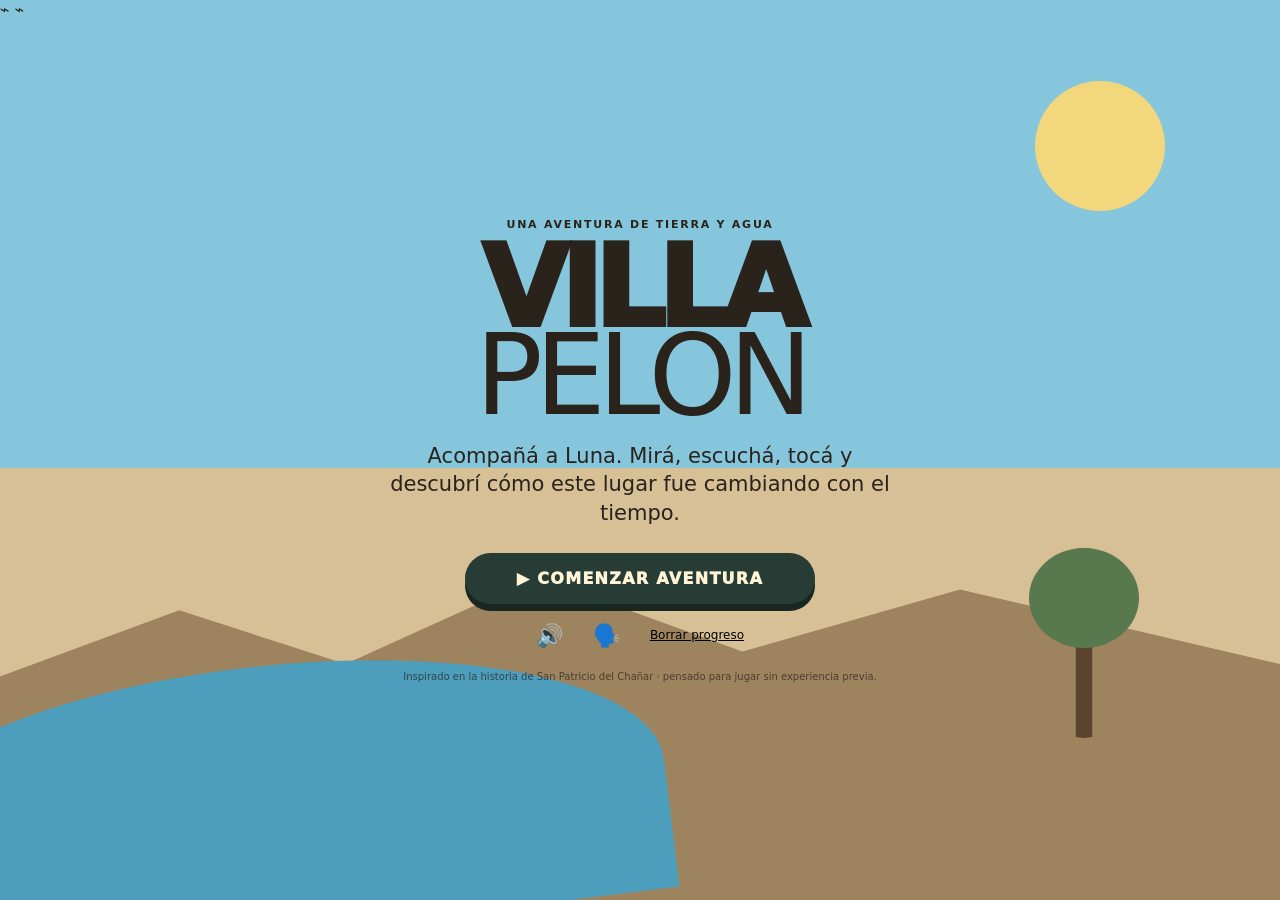
==== index.html @ ea0b8aef "V0.3: improve game onboarding and audiovisual UI" ====
<!doctype html>
<html lang="es">
<head>
<meta charset="utf-8">
<meta name="viewport" content="width=device-width,initial-scale=1,viewport-fit=cover">
<meta name="theme-color" content="#d8c19b">
<meta name="description" content="Villa Pelón — una aventura infantil inspirada en la historia de San Patricio del Chañar.">
<title>VILLA PELÓN</title>
<link rel="stylesheet" href="src/styles.css">
</head>
<body>
<main id="app">
<section id="home" class="screen home">
  <div class="home-landscape"><i class="sun"></i><i class="home-barda"></i><i class="home-river"></i><i class="home-tree"></i><div class="home-birds">⌁ ⌁</div></div>
  <div class="home-content">
    <div class="badge">UNA AVENTURA DE TIERRA Y AGUA</div>
    <h1>VILLA<br><span>PELÓN</span></h1>
    <p>Acompañá a Luna. Mirá, escuchá, tocá y descubrí cómo este lugar fue cambiando con el tiempo.</p>
    <button id="startBtn" class="primary">▶ COMENZAR AVENTURA</button>
    <button id="continueBtn" class="secondary hidden">↗ CONTINUAR</button>
    <div class="home-tools">
      <button id="soundBtn" class="icon-btn" aria-label="Activar o desactivar sonido">🔊</button>
      <button id="voiceBtn" class="icon-btn" aria-label="Escuchar la introducción">🗣️</button>
      <button id="resetBtn" class="text-btn">Borrar progreso</button>
    </div>
    <div class="micro">Inspirado en la historia de San Patricio del Chañar · pensado para jugar sin experiencia previa.</div>
  </div>
</section>

<section id="game" class="screen game hidden">
<header class="hud">
  <button id="menuBtn" class="hud-btn" aria-label="Volver al inicio">☰</button>
  <div class="mission">
    <small id="missionNumber">MISIÓN 1</small>
    <strong id="missionTitle">CONOCER EL TERRITORIO</strong>
    <div class="progress"><span id="progressBar"></span></div>
  </div>
  <button id="gameSoundBtn" class="hud-btn" aria-label="Activar o desactivar sonido">🔊</button>
</header>

<div id="world" class="world">
  <div id="sceneArt" class="scene-art"></div>
  <div id="timeBadge" class="time-badge">AHORA</div>
  <div id="objects"></div>
  <div class="luna" id="luna" aria-label="Luna">
    <div class="luna-hair"></div><div class="luna-face"></div><div class="luna-body"></div>
    <div class="luna-leg luna-leg-a"></div><div class="luna-leg luna-leg-b"></div><div class="luna-shadow"></div>
  </div>
  <div id="speech" class="speech hidden"></div>
  <div id="hint" class="hint"><span>👆</span><b>TOCÁ ALGO PARA EXPLORAR</b></div>

  <div id="discovery" class="discovery-card hidden">
    <div id="discoveryIcon" class="discovery-icon">✦</div>
    <div class="discovery-copy"><small>DESCUBRISTE</small><h2 id="discoveryTitle"></h2><p id="discoveryText"></p></div>
    <div class="discovery-actions">
      <button id="listenDiscovery" class="mini-action" aria-label="Escuchar">🔊</button>
      <button id="closeDiscovery" class="close" aria-label="Cerrar">✓</button>
    </div>
  </div>

  <div id="finish" class="finish hidden">
    <div class="finish-card">
      <div class="finish-mark">✦</div>
      <small id="finishKicker">MISIÓN COMPLETA</small>
      <h2 id="finishTitle"></h2>
      <p id="finishText"></p>
      <div id="finishFact" class="finish-fact"></div>
      <button id="nextBtn" class="primary">SEGUIR ▶</button>
    </div>
  </div>
</div>

<nav class="mission-strip" aria-label="Progreso de la historia"><div id="missionDots"></div></nav>
</section>
</main>
<script src="src/app.js"></script>
</body>
</html>
---- src/styles.css ----
*{box-sizing:border-box}html,body{margin:0;min-height:100%;font-family:system-ui,-apple-system,Segoe UI,sans-serif;background:#201d1a;color:#29231c}body{overflow:hidden}.hidden{display:none!important}button{font:inherit;border:0;cursor:pointer}.screen{min-height:100vh}.home{position:relative;display:grid;place-items:center;overflow:hidden;background:linear-gradient(#86c6dc 0 52%,#d7bf96 52%)}.home-landscape{position:absolute;inset:0}.sun{position:absolute;width:130px;height:130px;border-radius:50%;background:#f3d77d;right:9%;top:9%}.home-barda{position:absolute;bottom:0;left:0;right:0;height:46%;background:#9e845e;clip-path:polygon(0 46%,14% 30%,27% 43%,42% 22%,58% 40%,75% 25%,100% 43%,100% 100%,0 100%)}.home-river{position:absolute;left:-10%;bottom:-4%;width:62%;height:30%;background:#4d9ebc;border-radius:50% 55% 0 0;transform:rotate(-7deg)}.home-tree{position:absolute;right:11%;bottom:18%;width:110px;height:190px;background:linear-gradient(90deg,transparent 42%,#5a4430 43% 57%,transparent 58%);border-radius:50%}.home-tree:before{content:"";position:absolute;inset:0 0 auto;width:110px;height:100px;border-radius:50%;background:#58784e}.home-content{position:relative;z-index:5;width:min(92vw,650px);text-align:center;padding:28px}.badge{font-size:11px;letter-spacing:.16em;font-weight:900}.home h1{font-size:clamp(58px,14vw,112px);line-height:.78;letter-spacing:-.07em;margin:14px 0 22px;font-weight:950}.home h1 span{font-weight:500}.home p{max-width:510px;margin:0 auto 26px;font-size:clamp(16px,3vw,21px);line-height:1.35}.primary,.secondary{display:block;width:min(100%,350px);margin:10px auto;padding:16px 22px;border-radius:999px;font-weight:950;letter-spacing:.08em}.primary{background:#273c35;color:#fff4d6;box-shadow:0 7px 0 #182720}.secondary{background:#fff4d6;color:#273c35}.home-tools{display:flex;justify-content:center;gap:18px;margin-top:18px}.icon-btn,.text-btn{background:transparent}.icon-btn{font-size:22px}.text-btn{font-size:12px;text-decoration:underline}.micro{margin-top:22px;font-size:10px;opacity:.72}.game{background:#c8b28a}.hud{height:74px;display:grid;grid-template-columns:54px 1fr 54px;align-items:center;gap:8px;padding:8px 12px;background:#f4e7c9;position:relative;z-index:20}.hud-btn{background:#fff4d6;border-radius:50%;width:44px;height:44px;font-size:19px}.mission{text-align:center}.mission small{display:block;font-size:9px;font-weight:950;letter-spacing:.12em}.mission strong{display:block;font-size:12px}.progress{height:5px;max-width:190px;margin:6px auto 0;background:#d6c5a7;border-radius:10px;overflow:hidden}.progress span{display:block;height:100%;width:0;background:#405f4e;transition:width .35s}.world{position:relative;height:calc(100vh - 74px);min-height:500px;overflow:hidden}.scene-art>*{position:absolute}.sky{inset:0 0 48%;background:linear-gradient(#82c4da,#c5ddd5)}.scene-art .sun{width:115px;height:115px;right:10%;top:8%;opacity:.8}.barda{bottom:43%;width:85%;height:24%;background:#a88860;clip-path:polygon(0 65%,15% 42%,29% 58%,45% 29%,61% 55%,76% 32%,100% 51%,100% 100%,0 100%)}.barda-a{left:-18%}.barda-b{right:-25%;transform:scaleX(-1);opacity:.8}.ground{inset:53% 0 0;background:#b69361}.far{left:0;right:0;bottom:40%;height:12%;background:#897554;clip-path:polygon(0 65%,20% 40%,37% 60%,56% 30%,77% 55%,100% 35%,100% 100%,0 100%);opacity:.55}.world:after{content:"";position:absolute;inset:auto 0 0;height:22%;background:repeating-linear-gradient(175deg,transparent 0 26px,#aa8857 27px 29px);opacity:.28;pointer-events:none}.discover{position:absolute;z-index:8;background:transparent;color:#fff4d6;text-shadow:0 2px 4px #2c211888;display:grid;place-items:center;gap:3px;padding:8px;border-radius:18px;transition:transform .15s,filter .15s}.discover span{font-size:clamp(30px,6vw,54px);line-height:1}.discover b{font-size:9px;letter-spacing:.08em;white-space:nowrap}.discover:hover,.discover:focus-visible{transform:scale(1.08);filter:brightness(1.1);outline:2px solid #fff4d6}.object-river{left:4%;bottom:14%;width:45%;height:27%;background:#4d9fbb;border-radius:55% 50% 0 0;transform:rotate(-5deg)}.object-river span{color:#e7f7f7}.object-wind{left:17%;top:13%;width:34%;height:17%}.object-tree,.object-orchard{right:10%;bottom:21%;width:20%;height:34%}.object-tree span{font-size:78px}.object-ruins{left:12%;bottom:29%}.object-path{left:39%;bottom:18%}.object-flood{right:17%;bottom:32%}.object-pump{left:17%;bottom:28%}.object-canal{left:42%;bottom:18%;width:38%;height:15%;background:#579fb1}.object-intake{left:32%;bottom:27%}.object-potato{left:13%;bottom:22%}.object-farm{left:39%;bottom:26%}.object-worker{left:22%;bottom:23%}.object-family{right:28%;bottom:22%}.object-parcel{left:46%;bottom:20%}.object-school{left:16%;bottom:24%}.object-club{right:20%;bottom:25%}.object-town{left:42%;bottom:29%}.object-vineyard{right:13%;bottom:25%}.object-today{left:40%;bottom:27%}.object-orchard{right:9%;bottom:24%}.luna{position:absolute;z-index:9;left:11%;bottom:17%;width:86px;height:160px}.luna-face{position:absolute;left:19px;top:9px;width:48px;height:48px;border-radius:50%;background:#e8b48c}.luna-hair{position:absolute;left:10px;top:0;width:66px;height:70px;border-radius:55% 55% 40% 40%;background:#49352e}.luna-body{position:absolute;left:11px;top:58px;width:65px;height:83px;border-radius:22px 22px 10px 10px;background:#d36f57}.luna-shadow{position:absolute;left:2px;bottom:2px;width:84px;height:16px;border-radius:50%;background:#806746;opacity:.45}.speech{position:absolute;z-index:15;left:50%;top:8%;transform:translateX(-50%);width:min(88%,440px);padding:13px 17px;border-radius:20px;background:#fff4d6;text-align:center;font-weight:850;box-shadow:0 8px 30px #493a2b22}.discovery-card{position:absolute;z-index:30;left:50%;bottom:60px;transform:translateX(-50%);width:min(92%,560px);display:flex;gap:14px;align-items:center;padding:16px;border-radius:22px;background:#fff4d6;box-shadow:0 12px 40px #493a2b44}.discovery-card small{font-size:9px;font-weight:950;letter-spacing:.13em}.discovery-card h2{margin:2px 0 3px;font-size:20px}.discovery-card p{margin:0;font-size:14px;line-height:1.3}.discovery-icon{width:48px;height:48px;display:grid;place-items:center;border-radius:50%;background:#e3c77f;font-size:24px;flex:none}.close{margin-left:auto;background:#2f473c;color:#fff4d6;border-radius:50%;width:38px;height:38px;flex:none}.finish{position:absolute;z-index:40;inset:0;display:grid;place-items:center;background:#273c3570;backdrop-filter:blur(3px)}.finish-card{width:min(88%,450px);padding:34px 25px;border-radius:30px;background:#fff4d6;text-align:center;box-shadow:0 20px 70px #0004}.finish-mark{font-size:42px}.finish-card small{font-weight:950;letter-spacing:.12em}.finish-card h2{font-size:29px;line-height:.95;margin:8px 0 12px}.finish-card p{line-height:1.4}.mission-strip{position:absolute;z-index:18;left:50%;bottom:10px;transform:translateX(-50%);padding:7px 11px;border-radius:999px;background:#fff4d6aa;backdrop-filter:blur(4px)}.mission-strip div{display:flex;gap:6px}.mission-strip span{width:22px;height:22px;border-radius:50%;display:grid;place-items:center;font-size:9px;font-weight:950;background:#c9b995}.mission-strip .current{background:#405f4e;color:#fff}.mission-strip .done{background:#e3c77f;color:#29372f}@media(max-width:600px){.hud{height:68px}.world{height:calc(100vh - 68px);min-height:0}.mission strong{font-size:10px}.discover b{font-size:8px}.object-tree,.object-orchard{right:4%;transform:scale(.8);transform-origin:bottom right}.luna{left:5%;transform:scale(.82);transform-origin:bottom left}.discovery-card{bottom:50px}.mission-strip{bottom:7px}.speech{top:4%}}@media(min-width:1000px){.world{max-width:1250px;margin:auto}.hud{max-width:1250px;margin:auto}.game{background:#c3af86}}@media(prefers-reduced-motion:reduce){*{transition:none!important}.finish{backdrop-filter:none}}
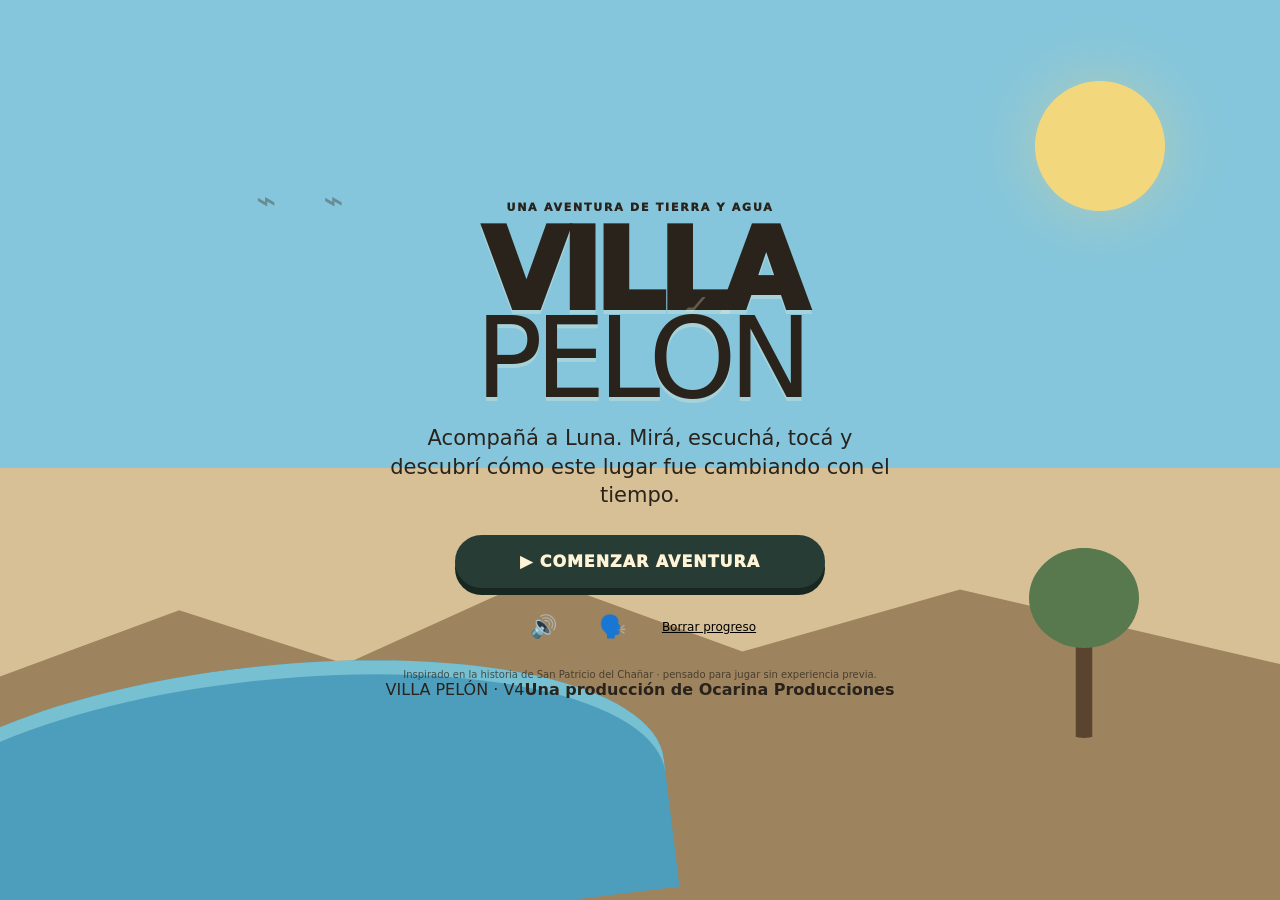
==== commit f4579d67: "V4.1 diseño: identidad y créditos de portada sin tocar estructura funcional" ====
--- a/index.html
+++ b/index.html
@@ -24,6 +24,7 @@
       <button id="resetBtn" class="text-btn">Borrar progreso</button>
     </div>
     <div class="micro">Inspirado en la historia de San Patricio del Chañar · pensado para jugar sin experiencia previa.</div>
+    <div class="home-credit"><span>VILLA PELÓN · V4</span><b>Una producción de Ocarina Producciones</b></div>
   </div>
 </section>
 
--- a/src/styles.css
+++ b/src/styles.css
@@ -1 +1,141 @@
-*{box-sizing:border-box}html,body{margin:0;min-height:100%;font-family:system-ui,-apple-system,Segoe UI,sans-serif;background:#201d1a;color:#29231c}body{overflow:hidden}.hidden{display:none!important}button{font:inherit;border:0;cursor:pointer}.screen{min-height:100vh}.home{position:relative;display:grid;place-items:center;overflow:hidden;background:linear-gradient(#86c6dc 0 52%,#d7bf96 52%)}.home-landscape{position:absolute;inset:0}.sun{position:absolute;width:130px;height:130px;border-radius:50%;background:#f3d77d;right:9%;top:9%}.home-barda{position:absolute;bottom:0;left:0;right:0;height:46%;background:#9e845e;clip-path:polygon(0 46%,14% 30%,27% 43%,42% 22%,58% 40%,75% 25%,100% 43%,100% 100%,0 100%)}.home-river{position:absolute;left:-10%;bottom:-4%;width:62%;height:30%;background:#4d9ebc;border-radius:50% 55% 0 0;transform:rotate(-7deg)}.home-tree{position:absolute;right:11%;bottom:18%;width:110px;height:190px;background:linear-gradient(90deg,transparent 42%,#5a4430 43% 57%,transparent 58%);border-radius:50%}.home-tree:before{content:"";position:absolute;inset:0 0 auto;width:110px;height:100px;border-radius:50%;background:#58784e}.home-content{position:relative;z-index:5;width:min(92vw,650px);text-align:center;padding:28px}.badge{font-size:11px;letter-spacing:.16em;font-weight:900}.home h1{font-size:clamp(58px,14vw,112px);line-height:.78;letter-spacing:-.07em;margin:14px 0 22px;font-weight:950}.home h1 span{font-weight:500}.home p{max-width:510px;margin:0 auto 26px;font-size:clamp(16px,3vw,21px);line-height:1.35}.primary,.secondary{display:block;width:min(100%,350px);margin:10px auto;padding:16px 22px;border-radius:999px;font-weight:950;letter-spacing:.08em}.primary{background:#273c35;color:#fff4d6;box-shadow:0 7px 0 #182720}.secondary{background:#fff4d6;color:#273c35}.home-tools{display:flex;justify-content:center;gap:18px;margin-top:18px}.icon-btn,.text-btn{background:transparent}.icon-btn{font-size:22px}.text-btn{font-size:12px;text-decoration:underline}.micro{margin-top:22px;font-size:10px;opacity:.72}.game{background:#c8b28a}.hud{height:74px;display:grid;grid-template-columns:54px 1fr 54px;align-items:center;gap:8px;padding:8px 12px;background:#f4e7c9;position:relative;z-index:20}.hud-btn{background:#fff4d6;border-radius:50%;width:44px;height:44px;font-size:19px}.mission{text-align:center}.mission small{display:block;font-size:9px;font-weight:950;letter-spacing:.12em}.mission strong{display:block;font-size:12px}.progress{height:5px;max-width:190px;margin:6px auto 0;background:#d6c5a7;border-radius:10px;overflow:hidden}.progress span{display:block;height:100%;width:0;background:#405f4e;transition:width .35s}.world{position:relative;height:calc(100vh - 74px);min-height:500px;overflow:hidden}.scene-art>*{position:absolute}.sky{inset:0 0 48%;background:linear-gradient(#82c4da,#c5ddd5)}.scene-art .sun{width:115px;height:115px;right:10%;top:8%;opacity:.8}.barda{bottom:43%;width:85%;height:24%;background:#a88860;clip-path:polygon(0 65%,15% 42%,29% 58%,45% 29%,61% 55%,76% 32%,100% 51%,100% 100%,0 100%)}.barda-a{left:-18%}.barda-b{right:-25%;transform:scaleX(-1);opacity:.8}.ground{inset:53% 0 0;background:#b69361}.far{left:0;right:0;bottom:40%;height:12%;background:#897554;clip-path:polygon(0 65%,20% 40%,37% 60%,56% 30%,77% 55%,100% 35%,100% 100%,0 100%);opacity:.55}.world:after{content:"";position:absolute;inset:auto 0 0;height:22%;background:repeating-linear-gradient(175deg,transparent 0 26px,#aa8857 27px 29px);opacity:.28;pointer-events:none}.discover{position:absolute;z-index:8;background:transparent;color:#fff4d6;text-shadow:0 2px 4px #2c211888;display:grid;place-items:center;gap:3px;padding:8px;border-radius:18px;transition:transform .15s,filter .15s}.discover span{font-size:clamp(30px,6vw,54px);line-height:1}.discover b{font-size:9px;letter-spacing:.08em;white-space:nowrap}.discover:hover,.discover:focus-visible{transform:scale(1.08);filter:brightness(1.1);outline:2px solid #fff4d6}.object-river{left:4%;bottom:14%;width:45%;height:27%;background:#4d9fbb;border-radius:55% 50% 0 0;transform:rotate(-5deg)}.object-river span{color:#e7f7f7}.object-wind{left:17%;top:13%;width:34%;height:17%}.object-tree,.object-orchard{right:10%;bottom:21%;width:20%;height:34%}.object-tree span{font-size:78px}.object-ruins{left:12%;bottom:29%}.object-path{left:39%;bottom:18%}.object-flood{right:17%;bottom:32%}.object-pump{left:17%;bottom:28%}.object-canal{left:42%;bottom:18%;width:38%;height:15%;background:#579fb1}.object-intake{left:32%;bottom:27%}.object-potato{left:13%;bottom:22%}.object-farm{left:39%;bottom:26%}.object-worker{left:22%;bottom:23%}.object-family{right:28%;bottom:22%}.object-parcel{left:46%;bottom:20%}.object-school{left:16%;bottom:24%}.object-club{right:20%;bottom:25%}.object-town{left:42%;bottom:29%}.object-vineyard{right:13%;bottom:25%}.object-today{left:40%;bottom:27%}.object-orchard{right:9%;bottom:24%}.luna{position:absolute;z-index:9;left:11%;bottom:17%;width:86px;height:160px}.luna-face{position:absolute;left:19px;top:9px;width:48px;height:48px;border-radius:50%;background:#e8b48c}.luna-hair{position:absolute;left:10px;top:0;width:66px;height:70px;border-radius:55% 55% 40% 40%;background:#49352e}.luna-body{position:absolute;left:11px;top:58px;width:65px;height:83px;border-radius:22px 22px 10px 10px;background:#d36f57}.luna-shadow{position:absolute;left:2px;bottom:2px;width:84px;height:16px;border-radius:50%;background:#806746;opacity:.45}.speech{position:absolute;z-index:15;left:50%;top:8%;transform:translateX(-50%);width:min(88%,440px);padding:13px 17px;border-radius:20px;background:#fff4d6;text-align:center;font-weight:850;box-shadow:0 8px 30px #493a2b22}.discovery-card{position:absolute;z-index:30;left:50%;bottom:60px;transform:translateX(-50%);width:min(92%,560px);display:flex;gap:14px;align-items:center;padding:16px;border-radius:22px;background:#fff4d6;box-shadow:0 12px 40px #493a2b44}.discovery-card small{font-size:9px;font-weight:950;letter-spacing:.13em}.discovery-card h2{margin:2px 0 3px;font-size:20px}.discovery-card p{margin:0;font-size:14px;line-height:1.3}.discovery-icon{width:48px;height:48px;display:grid;place-items:center;border-radius:50%;background:#e3c77f;font-size:24px;flex:none}.close{margin-left:auto;background:#2f473c;color:#fff4d6;border-radius:50%;width:38px;height:38px;flex:none}.finish{position:absolute;z-index:40;inset:0;display:grid;place-items:center;background:#273c3570;backdrop-filter:blur(3px)}.finish-card{width:min(88%,450px);padding:34px 25px;border-radius:30px;background:#fff4d6;text-align:center;box-shadow:0 20px 70px #0004}.finish-mark{font-size:42px}.finish-card small{font-weight:950;letter-spacing:.12em}.finish-card h2{font-size:29px;line-height:.95;margin:8px 0 12px}.finish-card p{line-height:1.4}.mission-strip{position:absolute;z-index:18;left:50%;bottom:10px;transform:translateX(-50%);padding:7px 11px;border-radius:999px;background:#fff4d6aa;backdrop-filter:blur(4px)}.mission-strip div{display:flex;gap:6px}.mission-strip span{width:22px;height:22px;border-radius:50%;display:grid;place-items:center;font-size:9px;font-weight:950;background:#c9b995}.mission-strip .current{background:#405f4e;color:#fff}.mission-strip .done{background:#e3c77f;color:#29372f}@media(max-width:600px){.hud{height:68px}.world{height:calc(100vh - 68px);min-height:0}.mission strong{font-size:10px}.discover b{font-size:8px}.object-tree,.object-orchard{right:4%;transform:scale(.8);transform-origin:bottom right}.luna{left:5%;transform:scale(.82);transform-origin:bottom left}.discovery-card{bottom:50px}.mission-strip{bottom:7px}.speech{top:4%}}@media(min-width:1000px){.world{max-width:1250px;margin:auto}.hud{max-width:1250px;margin:auto}.game{background:#c3af86}}@media(prefers-reduced-motion:reduce){*{transition:none!important}.finish{backdrop-filter:none}}+*{box-sizing:border-box}
+html,body{margin:0;min-height:100%;font-family:system-ui,-apple-system,"Segoe UI",sans-serif;background:#201d1a;color:#29231c}
+body{overflow:hidden}
+button{font:inherit;border:0;cursor:pointer;-webkit-tap-highlight-color:transparent}
+.hidden{display:none!important}
+.screen{min-height:100vh}
+
+/* HOME */
+.home{position:relative;display:grid;place-items:center;overflow:hidden;background:linear-gradient(#86c6dc 0 52%,#d7bf96 52%)}
+.home-landscape{position:absolute;inset:0}
+.sun{position:absolute;width:130px;height:130px;border-radius:50%;background:#f3d77d;right:9%;top:9%;box-shadow:0 0 60px #f3d77d66}
+.home-barda{position:absolute;bottom:0;left:0;right:0;height:46%;background:#9e845e;clip-path:polygon(0 46%,14% 30%,27% 43%,42% 22%,58% 40%,75% 25%,100% 43%,100% 100%,0 100%)}
+.home-river{position:absolute;left:-10%;bottom:-4%;width:62%;height:30%;background:#4d9ebc;border-radius:50% 55% 0 0;transform:rotate(-7deg);box-shadow:inset 0 14px #77c0d2}
+.home-tree{position:absolute;right:11%;bottom:18%;width:110px;height:190px;background:linear-gradient(90deg,transparent 42%,#5a4430 43% 57%,transparent 58%);border-radius:50%}
+.home-tree:before{content:"";position:absolute;inset:0 0 auto;width:110px;height:100px;border-radius:50%;background:#58784e}
+.home-birds{position:absolute;left:20%;top:20%;font-size:34px;letter-spacing:18px;color:#4e5e5b;opacity:.55;animation:birds 7s ease-in-out infinite}
+.home-content{position:relative;z-index:5;width:min(92vw,650px);text-align:center;padding:28px}
+.badge{font-size:11px;letter-spacing:.16em;font-weight:950}
+.home h1{font-size:clamp(58px,14vw,112px);line-height:.78;letter-spacing:-.07em;margin:14px 0 22px;font-weight:950;text-shadow:0 4px 0 #fff4d644}
+.home h1 span{font-weight:500}
+.home p{max-width:510px;margin:0 auto 26px;font-size:clamp(16px,3vw,21px);line-height:1.35}
+.primary,.secondary{display:block;width:min(100%,370px);margin:10px auto;padding:17px 22px;border-radius:999px;font-weight:950;letter-spacing:.06em;touch-action:manipulation}
+.primary{background:#273c35;color:#fff4d6;box-shadow:0 7px 0 #182720;transition:transform .12s,box-shadow .12s}
+.primary:active{transform:translateY(4px);box-shadow:0 3px 0 #182720}
+.secondary{background:#fff4d6;color:#273c35}
+.home-tools{display:flex;justify-content:center;gap:18px;margin-top:18px}
+.icon-btn,.text-btn{background:transparent}
+.icon-btn{font-size:22px;padding:8px 12px;border-radius:15px}
+.icon-btn:focus-visible,.text-btn:focus-visible{outline:3px solid #273c35}
+.text-btn{font-size:12px;text-decoration:underline}
+.micro{margin-top:22px;font-size:10px;opacity:.72}
+
+/* HUD */
+.game{background:#c8b28a}
+.hud{height:74px;display:grid;grid-template-columns:54px 1fr 54px;align-items:center;gap:8px;padding:8px 12px;background:#f4e7c9;position:relative;z-index:50;box-shadow:0 3px 18px #5c463622}
+.hud-btn{background:#fff4d6;border-radius:50%;width:44px;height:44px;font-size:19px;box-shadow:0 3px 0 #d1bd98}
+.hud-btn:active{transform:translateY(2px)}
+.mission{text-align:center}
+.mission small{display:block;font-size:9px;font-weight:950;letter-spacing:.12em}
+.mission strong{display:block;font-size:12px}
+.progress{height:6px;max-width:190px;margin:6px auto 0;background:#d6c5a7;border-radius:10px;overflow:hidden}
+.progress span{display:block;height:100%;width:0;background:#405f4e;transition:width .45s cubic-bezier(.2,.8,.2,1)}
+
+/* WORLD */
+.world{position:relative;height:calc(100vh - 74px);min-height:500px;overflow:hidden}
+.scene-art>*{position:absolute}
+.sky{inset:0 0 48%;background:linear-gradient(#82c4da,#c5ddd5)}
+.scene-art .sun{width:115px;height:115px;right:10%;top:8%;opacity:.82}
+.barda{bottom:43%;width:85%;height:24%;background:#a88860;clip-path:polygon(0 65%,15% 42%,29% 58%,45% 29%,61% 55%,76% 32%,100% 51%,100% 100%,0 100%)}
+.barda-a{left:-18%}.barda-b{right:-25%;transform:scaleX(-1);opacity:.8}
+.ground{inset:53% 0 0;background:#b69361}
+.far{left:0;right:0;bottom:40%;height:12%;background:#897554;clip-path:polygon(0 65%,20% 40%,37% 60%,56% 30%,77% 55%,100% 35%,100% 100%,0 100%);opacity:.55}
+.world:after{content:"";position:absolute;inset:auto 0 0;height:22%;background:repeating-linear-gradient(175deg,transparent 0 26px,#aa8857 27px 29px);opacity:.28;pointer-events:none}
+.scene-river{left:-5%;bottom:8%;width:70%;height:32%;background:#4d9fbb;border-radius:55% 50% 0 0;transform:rotate(-4deg);box-shadow:inset 0 13px #75bed0}
+.scene-canal{left:20%;bottom:23%;width:72%;height:8%;background:#5ca7b6;transform:rotate(-4deg);border-radius:50%;opacity:.85}
+.scene-trees{right:3%;bottom:20%;width:55%;height:34%;background:radial-gradient(ellipse at 12% 50%,#5b7d55 0 16%,transparent 17%),radial-gradient(ellipse at 32% 45%,#52774f 0 18%,transparent 19%),radial-gradient(ellipse at 54% 48%,#607f52 0 16%,transparent 17%),radial-gradient(ellipse at 77% 42%,#54764d 0 19%,transparent 20%);opacity:.8}
+.scene-houses{left:35%;bottom:25%;width:40%;height:25%;background:linear-gradient(135deg,transparent 0 35%,#c98358 36% 66%,transparent 67%) 0 45%/35% 60% no-repeat,linear-gradient(135deg,transparent 0 35%,#e0c18b 36% 66%,transparent 67%) 55% 20%/45% 75% no-repeat}
+.scene-wind{left:5%;top:17%;width:35%;height:18%;border-top:3px solid #fff8e055;border-radius:50%;transform:rotate(-8deg);animation:wind 4s ease-in-out infinite}
+
+.time-badge{position:absolute;z-index:10;right:14px;top:14px;padding:7px 10px;border-radius:999px;background:#fff4d6cc;font-size:9px;font-weight:950;letter-spacing:.11em;box-shadow:0 4px 15px #493a2b22}
+
+/* OBJECTS */
+.discover{position:absolute;z-index:12;background:transparent;color:#fff4d6;text-shadow:0 2px 5px #2c211899;display:grid;place-items:center;gap:3px;padding:8px;border-radius:20px;transition:transform .18s,filter .18s;touch-action:manipulation}
+.discover span{font-size:clamp(30px,6vw,58px);line-height:1;filter:drop-shadow(0 5px 3px #2c211855)}
+.discover b{font-size:9px;letter-spacing:.08em;white-space:nowrap}
+.discover i{position:absolute;right:0;top:0;width:22px;height:22px;display:grid;place-items:center;border-radius:50%;background:#fff4d6;color:#294137;font-style:normal;font-weight:950;font-size:15px;box-shadow:0 3px 8px #0003}
+.discover:hover,.discover:focus-visible,.discover.selected{transform:scale(1.12);filter:brightness(1.12);outline:none}
+.discover.found span{filter:drop-shadow(0 0 9px #f3d77d)}
+.discover.found i{background:#e3c77f}
+.object-river{left:4%;bottom:14%;width:45%;height:27%;background:#4d9fbb;border-radius:55% 50% 0 0;transform:rotate(-5deg)}
+.object-river:hover,.object-river:focus-visible,.object-river.selected{transform:rotate(-5deg) scale(1.08)}
+.object-wind{left:17%;top:13%;width:34%;height:17%}
+.object-tree,.object-orchard{right:8%;bottom:20%;width:22%;height:35%}.object-tree span{font-size:78px}
+.object-ruins{left:12%;bottom:29%}.object-path{left:39%;bottom:18%}.object-flood{right:17%;bottom:32%}
+.object-pump{left:17%;bottom:28%}.object-canal{left:42%;bottom:18%;width:38%;height:15%;background:#579fb1}.object-intake{left:32%;bottom:27%}
+.object-potato{left:13%;bottom:22%}.object-farm{left:39%;bottom:26%}.object-worker{left:22%;bottom:23%}
+.object-family{right:28%;bottom:22%}.object-parcel{left:46%;bottom:20%}.object-school{left:16%;bottom:24%}
+.object-club{right:20%;bottom:25%}.object-town{left:42%;bottom:29%}.object-vineyard{right:13%;bottom:25%}.object-today{left:40%;bottom:27%}
+
+/* LUNA */
+.luna{position:absolute;z-index:14;left:11%;bottom:17%;width:86px;height:160px;transition:left .65s cubic-bezier(.2,.75,.25,1);pointer-events:none}
+.luna.walking{animation:walk .22s ease-in-out 3}
+.luna-face{position:absolute;left:19px;top:9px;width:48px;height:48px;border-radius:50%;background:#e8b48c;box-shadow:inset 12px -8px #d59b78}
+.luna-hair{position:absolute;left:10px;top:0;width:66px;height:70px;border-radius:55% 55% 40% 40%;background:#49352e}
+.luna-body{position:absolute;left:11px;top:58px;width:65px;height:83px;border-radius:22px 22px 10px 10px;background:#d36f57}
+.luna-leg{position:absolute;top:135px;width:13px;height:28px;border-radius:10px;background:#49352e}
+.luna-leg-a{left:24px}.luna-leg-b{left:51px}
+.luna-shadow{position:absolute;left:2px;bottom:0;width:84px;height:16px;border-radius:50%;background:#806746;opacity:.45}
+
+/* UI FEEDBACK */
+.hint{position:absolute;z-index:16;left:50%;bottom:23px;transform:translateX(-50%);display:flex;align-items:center;gap:9px;padding:9px 14px;border-radius:999px;background:#fff4d6dd;box-shadow:0 6px 25px #493a2b22;font-size:10px;white-space:nowrap;animation:breathe 2.4s ease-in-out infinite}
+.hint span{font-size:18px}
+.speech{position:absolute;z-index:25;left:50%;top:7%;transform:translateX(-50%);width:min(88%,500px);padding:14px 18px;border-radius:22px;background:#fff4d6;text-align:center;font-weight:850;line-height:1.35;box-shadow:0 8px 30px #493a2b22;animation:pop .25s ease-out}
+.discovery-card{position:absolute;z-index:30;left:50%;bottom:62px;transform:translateX(-50%);width:min(92%,600px);display:flex;gap:14px;align-items:center;padding:17px;border-radius:24px;background:#fff4d6;box-shadow:0 12px 40px #493a2b55;animation:cardIn .25s ease-out}
+.discovery-copy{min-width:0}.discovery-card small{font-size:9px;font-weight:950;letter-spacing:.13em}.discovery-card h2{margin:2px 0 4px;font-size:21px}.discovery-card p{margin:0;font-size:14px;line-height:1.3}
+.discovery-icon{width:50px;height:50px;display:grid;place-items:center;border-radius:50%;background:#e3c77f;font-size:25px;flex:none}
+.discovery-actions{margin-left:auto;display:flex;gap:7px;flex:none}.mini-action,.close{width:40px;height:40px;border-radius:50%;font-size:18px}.mini-action{background:#e3c77f}.close{background:#2f473c;color:#fff4d6}
+.finish{position:absolute;z-index:40;inset:0;display:grid;place-items:center;background:#273c3570;backdrop-filter:blur(4px)}
+.finish-card{width:min(88%,470px);padding:34px 25px;border-radius:30px;background:#fff4d6;text-align:center;box-shadow:0 20px 70px #0004}
+.finish-mark{font-size:44px;animation:float 2s ease-in-out infinite}.finish-card small{font-weight:950;letter-spacing:.12em}.finish-card h2{font-size:29px;line-height:.95;margin:8px 0 12px}.finish-card p{line-height:1.4}
+.finish-fact{margin:16px 0;padding:11px 13px;border-radius:15px;background:#ead7ad;font-size:12px;line-height:1.35;font-weight:800}
+.mission-strip{position:absolute;z-index:45;left:50%;bottom:10px;transform:translateX(-50%);padding:7px 11px;border-radius:999px;background:#fff4d6aa;backdrop-filter:blur(4px)}
+.mission-strip div{display:flex;gap:6px}.mission-strip span{width:22px;height:22px;border-radius:50%;display:grid;place-items:center;font-size:9px;font-weight:950;background:#c9b995}.mission-strip .current{background:#405f4e;color:#fff}.mission-strip .done{background:#e3c77f;color:#29372f}
+
+/* ANIMATION */
+@keyframes wind{0%,100%{transform:translateX(0) rotate(-8deg)}50%{transform:translateX(20px) rotate(-3deg)}}
+@keyframes birds{0%,100%{transform:translateX(0)}50%{transform:translateX(50px) translateY(-10px)}}
+@keyframes breathe{0%,100%{transform:translateX(-50%) scale(1)}50%{transform:translateX(-50%) scale(1.03)}}
+@keyframes pop{from{opacity:0;transform:translateX(-50%) translateY(-8px) scale(.97)}to{opacity:1;transform:translateX(-50%) translateY(0) scale(1)}}
+@keyframes cardIn{from{opacity:0;transform:translateX(-50%) translateY(20px)}to{opacity:1;transform:translateX(-50%) translateY(0)}}
+@keyframes float{50%{transform:translateY(-7px)}}
+@keyframes walk{50%{transform:translateY(-5px) rotate(-2deg)}}
+
+/* RESPONSIVE */
+@media(max-width:600px){
+ .hud{height:68px}.world{height:calc(100vh - 68px);min-height:0}
+ .mission strong{font-size:10px}.discover b{font-size:8px}
+ .object-tree,.object-orchard{right:3%;transform:scale(.8);transform-origin:bottom right}
+ .luna{left:5%;transform:scale(.82);transform-origin:bottom left}
+ .discovery-card{bottom:49px;padding:14px}.discovery-card h2{font-size:18px}.discovery-card p{font-size:13px}
+ .discovery-icon{width:44px;height:44px}.hint{bottom:7px}.speech{top:4%;font-size:13px}
+ .time-badge{top:9px;right:8px;font-size:8px}
+}
+@media(min-width:1000px){.world{max-width:1250px;margin:auto}.hud{max-width:1250px;margin:auto}.game{background:#c3af86}}
+@media(prefers-reduced-motion:reduce){*{animation:none!important;transition:none!important}.finish{backdrop-filter:none}}
+
+
+/* V0.4 — mundo infantil ilustrado */
+.world{isolation:isolate}
+.world.theme-territory{background:#c5b083}.world.theme-tracks{background:#c0ad86}.world.theme-water{background:#b8a478}.world.theme-farm{background:#b69b68}.world.theme-people{background:#b49a6d}.world.theme-town{background:#a99169}.world.theme-today{background:#b19b75}
+.world:before{content:"";position:absolute;z-index:1;left:0;right:0;bottom:0;height:45%;pointer-events:none;background:radial-gradient(circle at 8% 20%,#c9a66c 0 2px,transparent 3px),radial-gradient(circle at 26% 58%,#8d704d 0 2px,transparent 3px),radial-gradient(circle at 52% 32%,#d3b47a 0 2px,transparent 3px),radial-gradient(circle at 76% 70%,#876c4a 0 2px,transparent 3px),radial-gradient(circle at 92% 42%,#d2b477 0 2px,transparent 3px);background-size:120px 95px,170px 120px,145px 110px,190px 135px,160px 105px;opacity:.55}
+.scene-art{position:absolute;inset:0;z-index:0;overflow:hidden}
+.scene-art:after{content:"";position:absolute;inset:0;pointer-events:none;background:linear-gradient(180deg,transparent 50%,#5c452820 100%)}
+.object-ruins span,.object-school span,.object-club span,.object-town span,.object-pump span,.object-intake span{font-size:clamp(48px,8vw,82px)}
+.object-tree span,.object-orchard span{font-size:clamp(58px,9vw,96px)}
+.object-potato span,.object-fruit span,.object-vineyard span{font-size:clamp(48px,7vw,76px)}
+.object-family span,.object-worker span{font-size:clamp(48px,7vw,78px)}
+.discover:after{content:"";position:absolute;inset:8% 5%;border:2px solid #fff5d533;border-radius:50%;transform:scale(.72);opacity:0;transition:.2s}
+.discover:hover:after,.discover:focus-visible:after,.discover.selected:after{opacity:1;transform:scale(1)}
+.luna:before{content:"";position:absolute;left:-15px;top:58px;width:8px;height:35px;background:#e8b48c;border-radius:10px;transform:rotate(20deg)}
+.luna:after{content:"";position:absolute;right:-7px;top:66px;width:8px;height:30px;background:#e8b48c;border-radius:10px;transform:rotate(-15deg)}
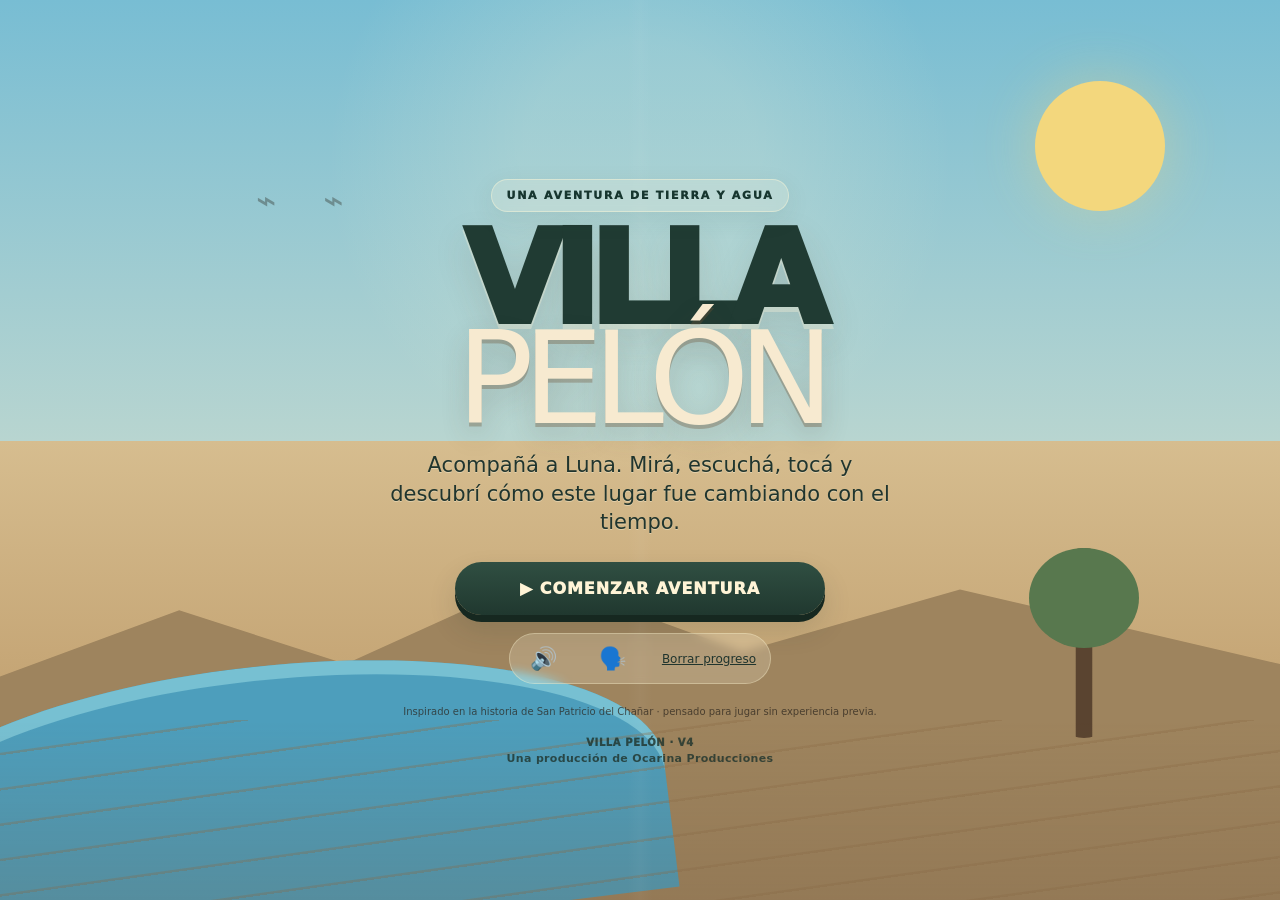
==== commit be2cafb2: "V4.1.2 cache bust gameplay recovery" ====
--- a/index.html
+++ b/index.html
@@ -6,7 +6,7 @@
 <meta name="theme-color" content="#d8c19b">
 <meta name="description" content="Villa Pelón — una aventura infantil inspirada en la historia de San Patricio del Chañar.">
 <title>VILLA PELÓN</title>
-<link rel="stylesheet" href="src/styles.css">
+<link rel="stylesheet" href="src/styles.css?v=4.1.2">
 </head>
 <body>
 <main id="app">
@@ -74,6 +74,6 @@
 <nav class="mission-strip" aria-label="Progreso de la historia"><div id="missionDots"></div></nav>
 </section>
 </main>
-<script src="src/app.js"></script>
+<script src="src/app.js?v=4.1.2"></script>
 </body>
 </html>
--- a/src/styles.css
+++ b/src/styles.css
@@ -139,3 +139,64 @@
 .discover:hover:after,.discover:focus-visible:after,.discover.selected:after{opacity:1;transform:scale(1)}
 .luna:before{content:"";position:absolute;left:-15px;top:58px;width:8px;height:35px;background:#e8b48c;border-radius:10px;transform:rotate(20deg)}
 .luna:after{content:"";position:absolute;right:-7px;top:66px;width:8px;height:30px;background:#e8b48c;border-radius:10px;transform:rotate(-15deg)}
+
+/* V4.1 — CAPA VISUAL / IDENTIDAD OCARINA — NO MODIFICA EL CONTRATO FUNCIONAL */
+:root{--ink:#20352e;--cream:#fff5dc;--sand:#d8bf91;--river:#4b9eb9;--sun:#f2d477}
+body{background:#20352e}
+.home{background:linear-gradient(180deg,#78bdd3 0%,#b8d5d0 49%,#d6bd8f 49%,#b58f5d 100%)}
+.home:before{content:"";position:absolute;inset:0;pointer-events:none;background:radial-gradient(circle at 50% 18%,#fff8d833 0 12%,transparent 32%),linear-gradient(90deg,transparent 0 49%,#ffffff08 50%,transparent 51%);z-index:1}
+.home-landscape{z-index:0}
+.home-landscape:after{content:"";position:absolute;left:0;right:0;bottom:0;height:20%;background:linear-gradient(180deg,transparent,#73583d55),repeating-linear-gradient(172deg,transparent 0 32px,#8d6d4780 33px 35px);opacity:.7}
+.home-content{z-index:5;padding-top:clamp(30px,8vh,82px)}
+.badge{display:inline-block;padding:9px 14px;border:1px solid #fff8d66e;border-radius:999px;background:#fff5dc36;color:#17362f;box-shadow:0 7px 25px #29443a16;backdrop-filter:blur(5px)}
+.home h1{font-size:clamp(68px,15vw,128px);letter-spacing:-.085em;color:#203b33;text-shadow:0 5px 0 #fff5dc55,0 15px 35px #493b2b22;margin-top:18px}
+.home h1 span{color:#f7ead0;text-shadow:0 4px 0 #6f533655,0 12px 28px #493b2b33}
+.home p{color:#20352e;text-shadow:0 1px #fff5dc66}
+.primary{background:linear-gradient(180deg,#304f42,#20382f);box-shadow:0 7px 0 #162820,0 14px 28px #21392e26}
+.primary:hover{filter:brightness(1.08);transform:translateY(-1px)}
+.secondary{box-shadow:0 7px 22px #493a2b18;border:1px solid #d6c098}
+.home-tools{background:#fff5dc36;border:1px solid #fff8d655;border-radius:999px;padding:4px 8px;width:max-content;margin:18px auto 0;backdrop-filter:blur(5px)}
+.icon-btn{transition:transform .15s,background .15s}.icon-btn:hover{transform:translateY(-2px);background:#fff5dc66}.text-btn{color:#20352e}
+.micro{max-width:520px;margin-left:auto;margin-right:auto}
+.home-credit{margin:20px auto 0;display:flex;flex-direction:column;gap:4px;align-items:center;color:#20352e;font-size:10px;letter-spacing:.06em;text-transform:uppercase;opacity:.82}
+.home-credit b{font-size:11px;letter-spacing:.03em;text-transform:none}
+.home-credit span{font-weight:950}
+.hud{background:linear-gradient(180deg,#fff5dc,#f1dfbd);border-bottom:1px solid #c8b38e}
+.hud-btn{transition:transform .15s,box-shadow .15s}.hud-btn:hover{transform:translateY(-2px);box-shadow:0 5px 0 #d1bd98}
+.mission small{color:#657568}.mission strong{color:#20352e;letter-spacing:.02em}
+.progress{box-shadow:inset 0 1px 3px #725c3d22}.progress span{background:linear-gradient(90deg,#355c49,#63805a,#d1a95d)}
+.time-badge{border:1px solid #fff8dfaa;background:#fff5dce8;color:#33463d}
+.world{background-image:linear-gradient(180deg,#ffffff08,#4c38231c)}
+.scene-art:before{content:"";position:absolute;inset:0;pointer-events:none;background:radial-gradient(circle at 70% 20%,#fff8d62b,transparent 28%),linear-gradient(180deg,transparent 55%,#4c37241c 100%);z-index:20}
+.discover{transition:transform .2s cubic-bezier(.2,.8,.2,1),filter .2s,opacity .2s}
+.discover:hover,.discover:focus-visible,.discover.selected{filter:brightness(1.1) saturate(1.08) drop-shadow(0 8px 12px #3b2c1b33)}
+.discover.found:after{border-color:#f5d98188;box-shadow:0 0 18px #f5d98144}
+.luna{filter:drop-shadow(0 8px 8px #493a2b22)}
+.luna-face:after{content:"";position:absolute;left:13px;top:22px;width:22px;height:6px;border-bottom:2px solid #704d40;border-radius:0 0 50% 50%;opacity:.8}
+.speech{border:1px solid #d6c098;box-shadow:0 12px 36px #493a2b26,0 0 0 5px #fff5dc22}
+.discovery-card{border:1px solid #d4bd91;box-shadow:0 18px 50px #493a2b45}
+.discovery-icon{box-shadow:inset 0 0 0 2px #f6e6b866,0 5px 15px #493a2b18}
+.finish{background:#17382fb8}
+.finish-card{border:1px solid #d5bd91;box-shadow:0 25px 90px #0005}
+.finish-card h2{color:#20352e}
+.finish-fact{border:1px solid #d6bd91}
+.mission-strip{border:1px solid #fff8dd88;box-shadow:0 6px 22px #493a2b20}
+@media(max-width:600px){
+.home-content{padding:22px 18px 28px}.home h1{font-size:clamp(61px,20vw,92px);margin:10px 0 16px}.home p{font-size:15px;margin-bottom:18px}.home-credit{margin-top:14px}.primary,.secondary{padding:15px 18px}.home-tools{margin-top:12px}}
+@media(min-width:1400px){.home-content{transform:translateY(-2vh)}.home-landscape{transform:scale(1.03);transform-origin:center bottom}}
+
+
+/* V4.1.2 — MOTOR DE JUGABILIDAD: CAPA DE INTERACCIÓN SOBERANA */
+#world{position:relative;isolation:isolate;overflow:hidden}
+#sceneArt{position:absolute;inset:0;z-index:0!important;pointer-events:none!important}
+#sceneArt *,#sceneArt:before,#sceneArt:after{pointer-events:none!important}
+#objects{position:absolute;inset:0;z-index:100!important;pointer-events:none!important}
+#objects .discover{position:absolute;z-index:101!important;pointer-events:auto!important;touch-action:manipulation;cursor:pointer}
+#objects .discover *{pointer-events:none}
+#luna{z-index:110!important;pointer-events:none!important}
+#speech{z-index:120!important;pointer-events:none}
+#hint{z-index:121!important;pointer-events:none}
+#discovery{z-index:130!important}
+#finish{z-index:140!important}
+.mission-strip{z-index:150!important;pointer-events:none}
+.mission-strip *{pointer-events:none}
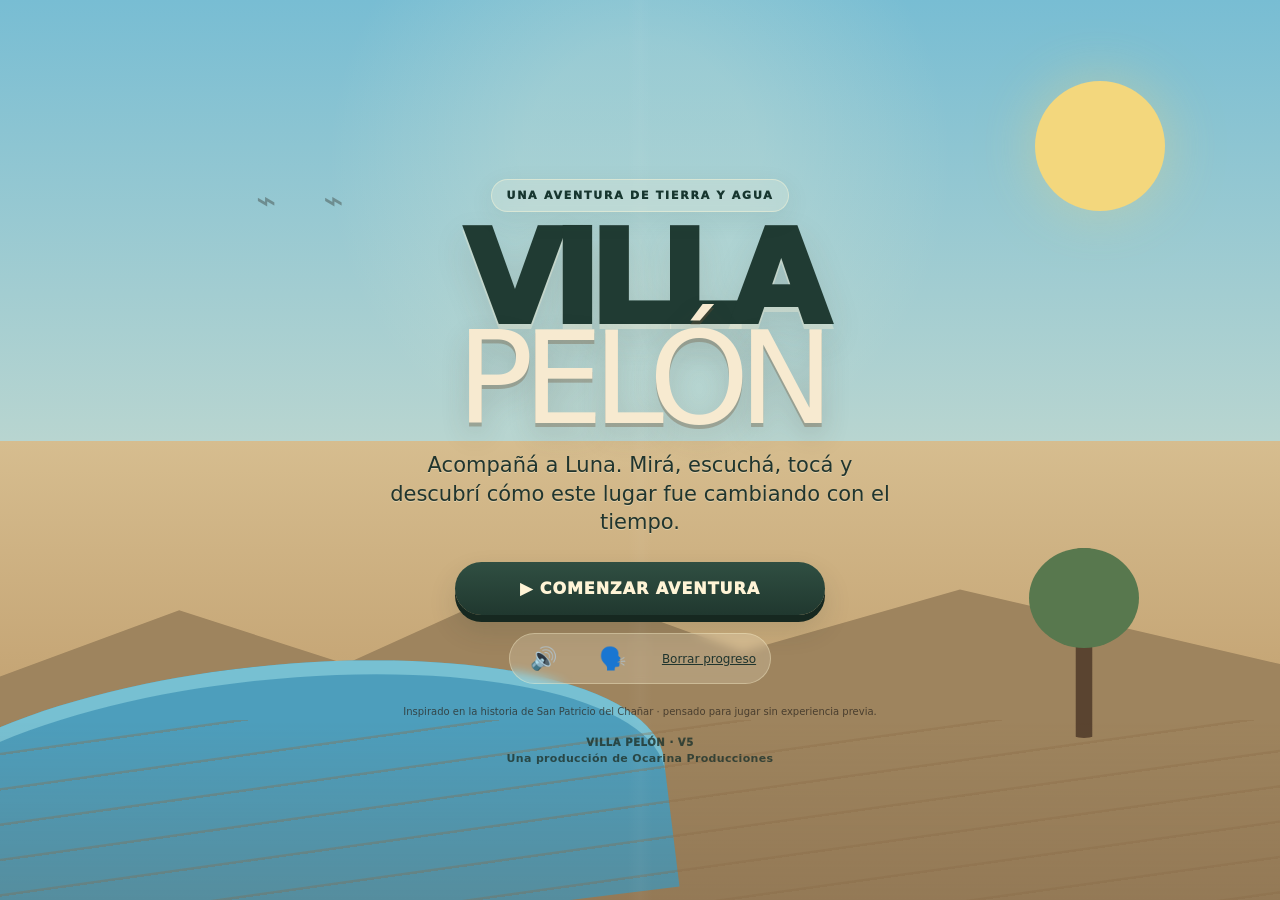
==== commit 11fed137: "V5: nueva interfaz de cuaderno y HUD" ====
--- a/index.html
+++ b/index.html
@@ -6,7 +6,7 @@
 <meta name="theme-color" content="#d8c19b">
 <meta name="description" content="Villa Pelón — una aventura infantil inspirada en la historia de San Patricio del Chañar.">
 <title>VILLA PELÓN</title>
-<link rel="stylesheet" href="src/styles.css?v=4.1.2">
+<link rel="stylesheet" href="src/styles.css?v=5.0.0">
 </head>
 <body>
 <main id="app">
@@ -24,7 +24,7 @@
       <button id="resetBtn" class="text-btn">Borrar progreso</button>
     </div>
     <div class="micro">Inspirado en la historia de San Patricio del Chañar · pensado para jugar sin experiencia previa.</div>
-    <div class="home-credit"><span>VILLA PELÓN · V4</span><b>Una producción de Ocarina Producciones</b></div>
+    <div class="home-credit"><span>VILLA PELÓN · V5</span><b>Una producción de Ocarina Producciones</b></div>
   </div>
 </section>
 
@@ -36,7 +36,7 @@
     <strong id="missionTitle">CONOCER EL TERRITORIO</strong>
     <div class="progress"><span id="progressBar"></span></div>
   </div>
-  <button id="gameSoundBtn" class="hud-btn" aria-label="Activar o desactivar sonido">🔊</button>
+  <div class="hud-actions"><button id="journalBtn" class="hud-btn" aria-label="Abrir cuaderno">📖</button><button id="gameSoundBtn" class="hud-btn" aria-label="Activar o desactivar sonido">🔊</button></div>
 </header>
 
 <div id="world" class="world">
@@ -72,8 +72,15 @@
 </div>
 
 <nav class="mission-strip" aria-label="Progreso de la historia"><div id="missionDots"></div></nav>
+<div id="journal" class="overlay hidden" aria-hidden="true">
+  <div class="journal-card">
+    <header><div><small>CUADERNO DE LUNA</small><h2>Lo que vamos descubriendo</h2></div><button id="closeJournal" class="close">×</button></header>
+    <div class="journal-tabs"><button class="jtab active" data-tab="discoveries">Descubrimientos</button><button class="jtab" data-tab="timeline">Línea del tiempo</button><button class="jtab" data-tab="people">Personas y lugares</button></div>
+    <div id="journalBody" class="journal-body"></div>
+  </div>
+</div>
 </section>
 </main>
-<script src="src/app.js?v=4.1.2"></script>
+<script src="src/app.js?v=5.0.0"></script>
 </body>
 </html>
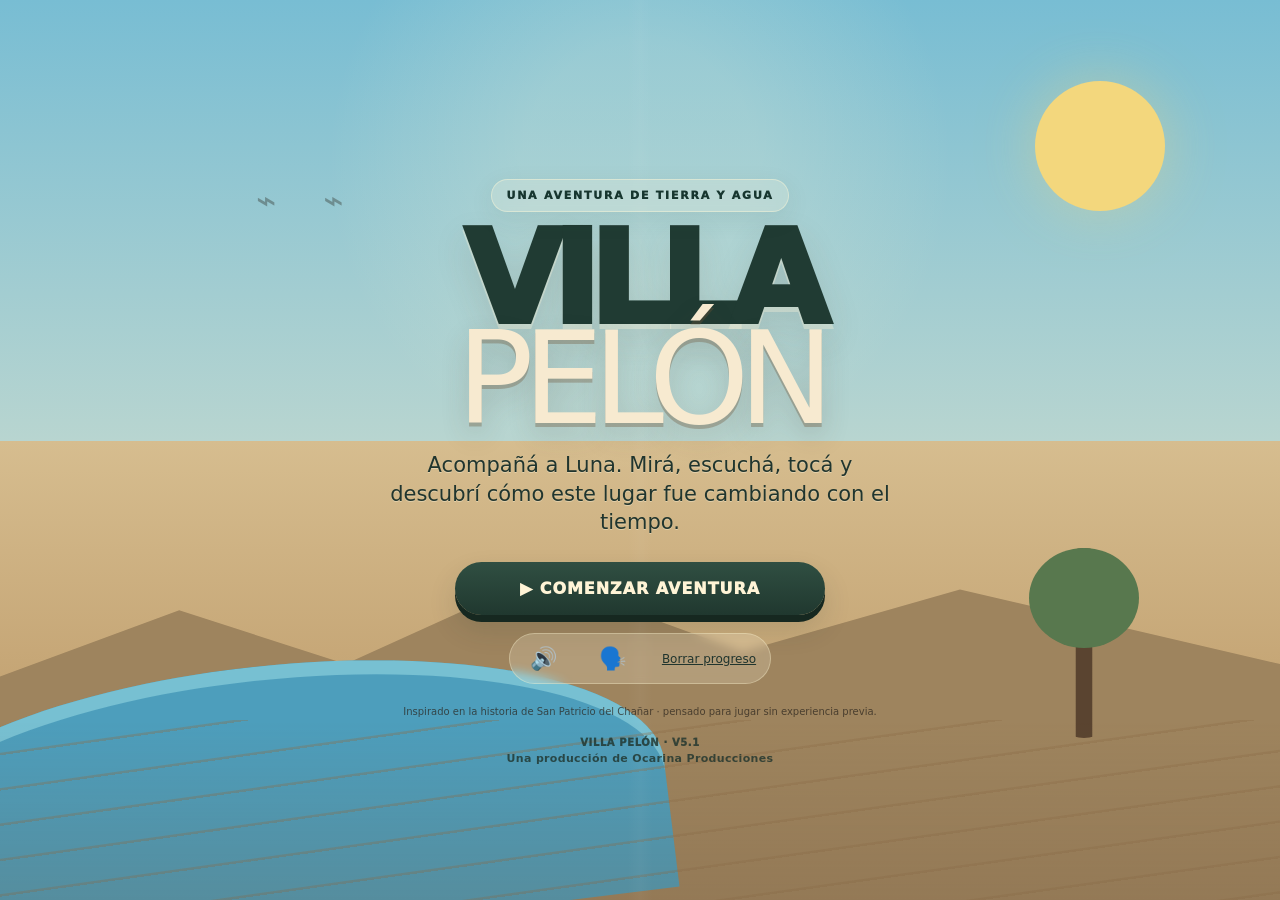
==== commit 721cb5ff: "V5.1: refine visual identity and art direction" ====
--- a/index.html
+++ b/index.html
@@ -6,7 +6,7 @@
 <meta name="theme-color" content="#d8c19b">
 <meta name="description" content="Villa Pelón — una aventura infantil inspirada en la historia de San Patricio del Chañar.">
 <title>VILLA PELÓN</title>
-<link rel="stylesheet" href="src/styles.css?v=5.0.0">
+<link rel="stylesheet" href="src/styles.css?v=5.1.0">
 </head>
 <body>
 <main id="app">
@@ -24,7 +24,7 @@
       <button id="resetBtn" class="text-btn">Borrar progreso</button>
     </div>
     <div class="micro">Inspirado en la historia de San Patricio del Chañar · pensado para jugar sin experiencia previa.</div>
-    <div class="home-credit"><span>VILLA PELÓN · V5</span><b>Una producción de Ocarina Producciones</b></div>
+    <div class="home-credit"><span>VILLA PELÓN · V5.1</span><b>Una producción de Ocarina Producciones</b></div>
   </div>
 </section>
 
@@ -66,6 +66,12 @@
       <h2 id="finishTitle"></h2>
       <p id="finishText"></p>
       <div id="finishFact" class="finish-fact"></div>
+      <div id="quiz" class="quiz hidden">
+        <small>DESAFÍO DE LUNA</small>
+        <h3 id="quizQuestion"></h3>
+        <div id="quizOptions"></div>
+        <div id="quizFeedback" class="quiz-feedback" aria-live="polite"></div>
+      </div>
       <button id="nextBtn" class="primary">SEGUIR ▶</button>
     </div>
   </div>
@@ -81,6 +87,6 @@
 </div>
 </section>
 </main>
-<script src="src/app.js?v=5.0.0"></script>
+<script src="src/app.js?v=5.1.0"></script>
 </body>
 </html>
--- a/src/styles.css
+++ b/src/styles.css
@@ -200,3 +200,43 @@
 #finish{z-index:140!important}
 .mission-strip{z-index:150!important;pointer-events:none}
 .mission-strip *{pointer-events:none}
+
+/* V5 — PROFUNDIDAD DE EXPERIENCIA: CUADERNO + DESAFÍOS + HUD */
+.hud-actions{display:flex;justify-content:flex-end;gap:7px}
+.hud-actions .hud-btn{width:42px;height:42px}
+.overlay{position:absolute;z-index:300;inset:0;background:#17382fcc;display:grid;place-items:center;padding:18px;backdrop-filter:blur(6px)}
+.journal-card{width:min(94%,760px);max-height:86%;overflow:auto;background:#fff5dc;border:1px solid #d5bd91;border-radius:28px;box-shadow:0 25px 90px #0006;padding:20px}
+.journal-card header{display:flex;align-items:center;justify-content:space-between;gap:14px;border-bottom:1px solid #dcc8a0;padding-bottom:14px}
+.journal-card header small{font-size:9px;font-weight:950;letter-spacing:.14em;color:#647468}
+.journal-card h2{margin:4px 0 0;font-size:25px;line-height:1}
+.journal-card .close{width:42px;height:42px;background:#304a3f;color:#fff5dc;font-size:27px;flex:none}
+.journal-tabs{display:flex;gap:7px;overflow:auto;padding:14px 0 8px}
+.jtab{padding:10px 13px;border-radius:999px;background:#ead9b4;color:#304238;font-size:12px;font-weight:850;white-space:nowrap}
+.jtab.active{background:#304a3f;color:#fff5dc}
+.journal-body{display:grid;gap:9px;padding-top:8px}
+.journal-item,.people-item,.timeline-item{display:flex;gap:13px;align-items:flex-start;padding:13px;border:1px solid #dcc8a0;border-radius:17px;background:#fffaf0}
+.jicon{width:44px;height:44px;border-radius:14px;background:#ead6a7;display:grid;place-items:center;font-size:23px;flex:none}
+.journal-item section,.people-item section{display:grid;gap:3px}
+.journal-item small{font-size:8px;letter-spacing:.1em;font-weight:950;color:#738078}
+.journal-item b,.people-item b{font-size:15px}
+.journal-item span,.people-item span,.timeline-item span{font-size:12px;line-height:1.35;color:#5d665f}
+.people-item>div{font-size:27px;width:44px;text-align:center}
+.timeline-item{align-items:center}.timeline-item b{min-width:78px;color:#355746;font-size:13px}.timeline-item span{font-weight:650}
+.empty-journal{padding:35px 15px;text-align:center;display:grid;gap:7px;color:#58665e}.empty-journal strong{font-size:17px;color:#304238}.empty-journal span{font-size:13px}
+.quiz{margin:17px 0 4px;padding:15px;border-radius:18px;background:#f0dfba;border:1px solid #d5bd91;text-align:left}
+.quiz>small{font-size:8px;font-weight:950;letter-spacing:.13em;color:#65746a}
+.quiz h3{font-size:16px;line-height:1.2;margin:5px 0 10px}
+#quizOptions{display:grid;gap:7px}
+.quiz-option{padding:11px 12px;border-radius:12px;text-align:left;background:#fff8e9;border:1px solid #d4c19a;color:#304238;font-size:12px;font-weight:750;min-height:44px}
+.quiz-option:hover:not(:disabled){border-color:#52735c;transform:translateY(-1px)}
+.quiz-option:disabled{cursor:default;opacity:.88}
+.quiz-option.correct{background:#dbe7d6;border-color:#6c8b69}
+.quiz-option.wrong{background:#ead3c5;border-color:#a66d56}
+.quiz-feedback{min-height:18px;padding-top:8px;font-size:11px;font-weight:800;color:#53655b}
+#nextBtn:disabled{opacity:.45;filter:grayscale(.35);cursor:not-allowed;box-shadow:none;transform:none}
+@media(max-width:600px){
+ .hud{grid-template-columns:48px 1fr auto;gap:4px;padding:7px 8px}.hud-actions{gap:4px}.hud-actions .hud-btn{width:39px;height:39px}
+ .journal-card{padding:15px;border-radius:22px}.journal-card h2{font-size:21px}.journal-tabs{margin-inline:-2px}
+ .journal-item,.people-item,.timeline-item{padding:11px}.timeline-item b{min-width:63px;font-size:11px}
+ .quiz{padding:12px}.quiz h3{font-size:15px}.quiz-option{font-size:11px}
+}
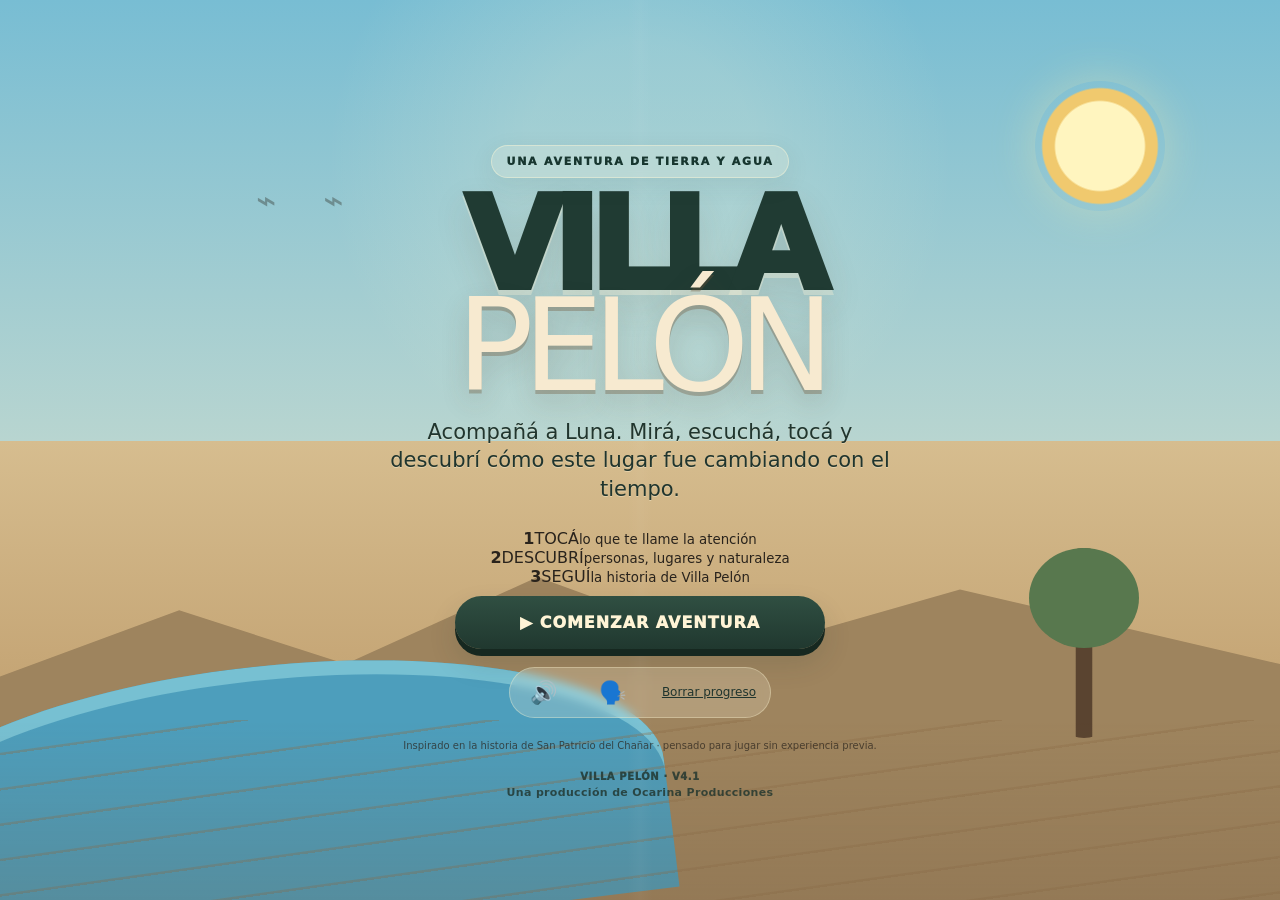
==== commit 40d90922: "V4.1: familiar start screen and simple gameplay controls" ====
--- a/index.html
+++ b/index.html
@@ -6,7 +6,7 @@
 <meta name="theme-color" content="#d8c19b">
 <meta name="description" content="Villa Pelón — una aventura infantil inspirada en la historia de San Patricio del Chañar.">
 <title>VILLA PELÓN</title>
-<link rel="stylesheet" href="src/styles.css?v=5.1.0">
+<link rel="stylesheet" href="src/styles.css?v=4.1.0">
 </head>
 <body>
 <main id="app">
@@ -16,6 +16,11 @@
     <div class="badge">UNA AVENTURA DE TIERRA Y AGUA</div>
     <h1>VILLA<br><span>PELÓN</span></h1>
     <p>Acompañá a Luna. Mirá, escuchá, tocá y descubrí cómo este lugar fue cambiando con el tiempo.</p>
+    <div class="how-to-play" aria-label="Cómo jugar">
+      <div><b>1</b><span>TOCÁ</span><small>lo que te llame la atención</small></div>
+      <div><b>2</b><span>DESCUBRÍ</span><small>personas, lugares y naturaleza</small></div>
+      <div><b>3</b><span>SEGUÍ</span><small>la historia de Villa Pelón</small></div>
+    </div>
     <button id="startBtn" class="primary">▶ COMENZAR AVENTURA</button>
     <button id="continueBtn" class="secondary hidden">↗ CONTINUAR</button>
     <div class="home-tools">
@@ -24,7 +29,7 @@
       <button id="resetBtn" class="text-btn">Borrar progreso</button>
     </div>
     <div class="micro">Inspirado en la historia de San Patricio del Chañar · pensado para jugar sin experiencia previa.</div>
-    <div class="home-credit"><span>VILLA PELÓN · V5.1</span><b>Una producción de Ocarina Producciones</b></div>
+    <div class="home-credit"><span>VILLA PELÓN · V4.1</span><b>Una producción de Ocarina Producciones</b></div>
   </div>
 </section>
 
@@ -41,7 +46,7 @@
 
 <div id="world" class="world">
   <div id="sceneArt" class="scene-art"></div>
-  <div id="timeBadge" class="time-badge">AHORA</div>
+  <div id="timeBadge" class="time-badge">AHORA</div><div class="game-version">V4.1</div>
   <div id="objects"></div>
   <div class="luna" id="luna" aria-label="Luna">
     <div class="luna-hair"></div><div class="luna-face"></div><div class="luna-body"></div>
@@ -49,6 +54,10 @@
   </div>
   <div id="speech" class="speech hidden"></div>
   <div id="hint" class="hint"><span>👆</span><b>TOCÁ ALGO PARA EXPLORAR</b></div>
+  <div class="quick-play" aria-label="Acciones rápidas">
+    <button id="hintBtn" title="Dame una pista">💡 <span>PISTA</span></button>
+    <button id="centerBtn" title="Volver a mirar el centro">◎ <span>MIRAR</span></button>
+  </div>
 
   <div id="discovery" class="discovery-card hidden">
     <div id="discoveryIcon" class="discovery-icon">✦</div>
@@ -87,6 +96,6 @@
 </div>
 </section>
 </main>
-<script src="src/app.js?v=5.1.0"></script>
+<script src="src/app.js?v=4.1.0"></script>
 </body>
 </html>
--- a/src/styles.css
+++ b/src/styles.css
@@ -240,3 +240,73 @@
  .journal-item,.people-item,.timeline-item{padding:11px}.timeline-item b{min-width:63px;font-size:11px}
  .quiz{padding:12px}.quiz h3{font-size:15px}.quiz-option{font-size:11px}
 }
+
+/* V5.1 — DIRECCIÓN DE ARTE PROFUNDA / VILLA PELÓN */
+:root{
+ --pixel-ink:#26382f;--pixel-bark:#654c37;--pixel-leaf:#4e704d;--pixel-leaf2:#6f8751;
+ --pixel-sand:#b99462;--pixel-water:#4e9fba;--pixel-sky:#8bc6d7;--pixel-cream:#fff3d1;
+}
+.world{image-rendering:auto;background:#b89b6d;box-shadow:inset 0 0 80px #3e302222}
+.world:after{height:30%;background:
+ radial-gradient(circle at 12% 35%,#654c3733 0 2px,transparent 3px),
+ radial-gradient(circle at 37% 62%,#fff0c733 0 2px,transparent 3px),
+ radial-gradient(circle at 72% 48%,#654c3722 0 2px,transparent 3px),
+ repeating-linear-gradient(174deg,transparent 0 28px,#7f624044 29px 31px);opacity:.45}
+.sky{background:linear-gradient(180deg,#75bdd3 0%,#b8d8d3 58%,#d2c08e 100%)}
+.sun{background:radial-gradient(circle,#fff5bf 0 48%,#f0c96e 50% 62%,transparent 64%);box-shadow:0 0 45px #fff0a955}
+.cloud{position:absolute;width:120px;height:32px;background:#fff9df88;border-radius:50px;filter:blur(.2px)}
+.cloud:before,.cloud:after{content:"";position:absolute;background:#fff9df99;border-radius:50%}
+.cloud:before{width:45px;height:45px;left:18px;bottom:3px}.cloud:after{width:60px;height:52px;right:18px;bottom:0}
+.cloud-a{top:17%;left:9%;animation:cloudDrift 18s linear infinite}.cloud-b{top:29%;right:10%;transform:scale(.7);opacity:.55;animation:cloudDrift 24s linear infinite reverse}
+.distant-shrub{position:absolute;bottom:40%;width:130px;height:42px;background:radial-gradient(ellipse at 20% 80%,#657a5144 0 32%,transparent 34%),radial-gradient(ellipse at 50% 75%,#657a5144 0 36%,transparent 38%),radial-gradient(ellipse at 80% 80%,#657a5144 0 30%,transparent 32%);z-index:2}
+.shrub-a{left:3%}.shrub-b{right:5%;transform:scale(.8)}
+.scene-river{background:linear-gradient(150deg,#438fab,#68b9c9 45%,#438eaa);box-shadow:inset 0 12px 0 #9ed8df55,inset 0 -12px 0 #286c8655,0 8px 20px #315a6844}
+.scene-canal{box-shadow:inset 0 4px #b6e1e355,0 6px 10px #315a6844}
+.water-glint{position:absolute;width:28px;height:5px;border-radius:50%;background:#e6f7e9aa;z-index:5;animation:glint 2.5s ease-in-out infinite}
+.glint-a{left:27%;bottom:29%}.glint-b{left:51%;bottom:19%;animation-delay:1.1s}
+.scene-trees{filter:drop-shadow(0 8px 4px #44372233)}
+.tree-detail{position:absolute;z-index:6;width:54px;height:95px;bottom:20%}
+.tree-detail:before{content:"";position:absolute;left:23px;bottom:0;width:12px;height:52px;background:#705039;border-radius:6px}
+.tree-detail:after{content:"";position:absolute;left:0;top:0;width:54px;height:58px;border-radius:50%;background:radial-gradient(circle at 35% 38%,#769052 0 18%,transparent 19%),radial-gradient(circle at 65% 35%,#5f7e4b 0 22%,transparent 23%),radial-gradient(circle at 50% 65%,#496d49 0 29%,transparent 30%)}
+.tree-a{right:33%;transform:scale(.7)}.tree-b{right:23%;transform:scale(.9)}.tree-c{right:13%;transform:scale(.62)}
+.furrows{position:absolute;left:8%;right:8%;bottom:7%;height:25%;z-index:2;opacity:.65;background:repeating-linear-gradient(173deg,transparent 0 15px,#805e3d66 16px 19px)}
+.fence{position:absolute;z-index:7;width:160px;height:60px;bottom:19%;background:repeating-linear-gradient(90deg,transparent 0 29px,#674b36 30px 37px);border-top:7px solid #674b36;border-bottom:7px solid #674b36;transform:rotate(-3deg)}
+.fence-a{left:2%}.fence-b{right:4%;transform:rotate(4deg) scale(.75)}
+.haystack{position:absolute;z-index:6;left:31%;bottom:18%;width:58px;height:38px;border-radius:60% 60% 10px 10px;background:repeating-linear-gradient(90deg,#c79b58 0 5px,#a87d48 6px 8px);box-shadow:0 8px 7px #513a2533}
+.scene-houses{filter:drop-shadow(0 8px 5px #513a2533)}
+.house-detail{position:absolute;z-index:7;width:55px;height:34px;bottom:30%;background:#ead3a4;border:3px solid #78583e;box-shadow:inset 0 -8px #c58459}
+.house-detail:before{content:"";position:absolute;left:-7px;top:-17px;border-left:34px solid transparent;border-right:34px solid transparent;border-bottom:20px solid #79513e}
+.house-detail:after{content:"";position:absolute;left:22px;bottom:0;width:12px;height:22px;background:#79513e}
+.house-a{left:39%;transform:scale(.8)}.house-b{left:52%;transform:scale(.6)}
+.utility-pole{position:absolute;z-index:5;right:28%;bottom:27%;width:7px;height:125px;background:#5b4938;box-shadow:-16px 7px #5b4938}
+.utility-pole:after{content:"";position:absolute;top:5px;left:-24px;width:56px;height:5px;background:#5b4938}
+.old-fence{position:absolute;z-index:5;left:9%;bottom:31%;width:240px;height:50px;border-top:4px solid #76573d;border-bottom:4px solid #76573d;opacity:.65;background:repeating-linear-gradient(90deg,transparent 0 38px,#76573d 39px 44px)}
+.stone{position:absolute;z-index:8;width:25px;height:14px;border-radius:50%;background:#806f59;box-shadow:inset 5px -3px #a38e6f}
+.stone-a{left:29%;bottom:13%}.stone-b{right:35%;bottom:16%;transform:scale(.7)}
+.bush{position:absolute;z-index:9;width:62px;height:35px;border-radius:60% 60% 35% 35%;background:radial-gradient(circle at 30% 55%,#6c884f 0 30%,transparent 31%),radial-gradient(circle at 62% 42%,#547747 0 38%,transparent 39%),radial-gradient(circle at 85% 60%,#789054 0 26%,transparent 27%)}
+.bush-a{left:16%;bottom:11%}.bush-b{left:65%;bottom:13%;transform:scale(.75)}.bush-c{right:8%;bottom:10%;transform:scale(.9)}
+.reeds{position:absolute;z-index:8;width:80px;height:70px;bottom:17%;background:repeating-linear-gradient(80deg,transparent 0 9px,#5f784d 10px 13px);clip-path:polygon(0 100%,5% 20%,10% 100%,25% 0,30% 100%,48% 12%,53% 100%,68% 2%,73% 100%,88% 18%,93% 100%)}
+.reeds-a{left:28%}.reeds-b{right:28%;transform:scale(.7)}
+.bird{position:absolute;z-index:11;color:#304b43;font-size:25px;font-weight:900;animation:birdFly 7s ease-in-out infinite}
+.bird-a{left:18%;top:25%}.bird-b{right:27%;top:16%;font-size:19px;animation-delay:2.2s}
+.dust{position:absolute;z-index:4;width:7px;height:7px;border-radius:50%;background:#e6c98d88;animation:dustFloat 5s ease-in-out infinite}
+.dust-a{left:48%;bottom:27%}.dust-b{left:73%;bottom:34%;animation-delay:2s}
+.vine-lines{position:absolute;z-index:4;right:0;bottom:9%;width:48%;height:30%;opacity:.45;background:repeating-linear-gradient(0deg,transparent 0 24px,#6b543944 25px 27px)}
+.orchard-row{position:absolute;z-index:5;right:6%;bottom:17%;width:42%;height:18%;background:radial-gradient(circle at 10% 50%,#547749 0 13%,transparent 14%),radial-gradient(circle at 32% 50%,#66834d 0 13%,transparent 14%),radial-gradient(circle at 54% 50%,#547749 0 13%,transparent 14%),radial-gradient(circle at 76% 50%,#66834d 0 13%,transparent 14%);opacity:.75}
+.luna{width:96px;height:174px}
+.luna-face{box-shadow:inset 12px -8px #d59b78,0 2px 0 #8b5e4b33}
+.luna-face:before{content:"";position:absolute;left:10px;top:18px;width:7px;height:7px;border-radius:50%;background:#3a2b2a;box-shadow:21px 0 #3a2b2a}
+.luna-face:after{content:"";position:absolute;left:15px;top:31px;width:20px;height:7px;border-bottom:2px solid #704d40;border-radius:0 0 50% 50%}
+.luna-hair{box-shadow:inset -9px -6px #352824}
+.luna-hair:before,.luna-hair:after{content:"";position:absolute;background:#49352e;border-radius:50%}
+.luna-hair:before{width:23px;height:42px;left:-7px;top:22px}.luna-hair:after{width:23px;height:48px;right:-7px;top:18px}
+.luna-body{background:linear-gradient(90deg,#c75f50,#df8060 55%,#bd574c);box-shadow:inset 0 -8px #a94d45}
+.luna-body:after{content:"";position:absolute;left:29px;top:3px;width:7px;height:70px;background:#f0d08a;border-radius:6px}
+.luna-leg{box-shadow:inset 0 -5px #302723}
+.luna-leg:after{content:"";position:absolute;bottom:-2px;left:-5px;width:23px;height:8px;border-radius:8px;background:#302723}
+.luna:after{right:-10px}
+@keyframes cloudDrift{50%{transform:translateX(35px)}}@keyframes glint{50%{opacity:.25;transform:scale(.7)}}@keyframes birdFly{50%{transform:translate(28px,-12px)}}@keyframes dustFloat{50%{transform:translate(18px,-12px);opacity:.15}}
+@media(max-width:600px){
+ .cloud{transform:scale(.7)!important}.distant-shrub{transform:scale(.7)}.fence{transform:scale(.65) rotate(-3deg);transform-origin:left bottom}.fence-b{transform:scale(.5) rotate(4deg);transform-origin:right bottom}
+ .utility-pole{transform:scale(.7);transform-origin:bottom}.house-detail{transform:scale(.6)}.luna{width:90px;height:168px}
+}
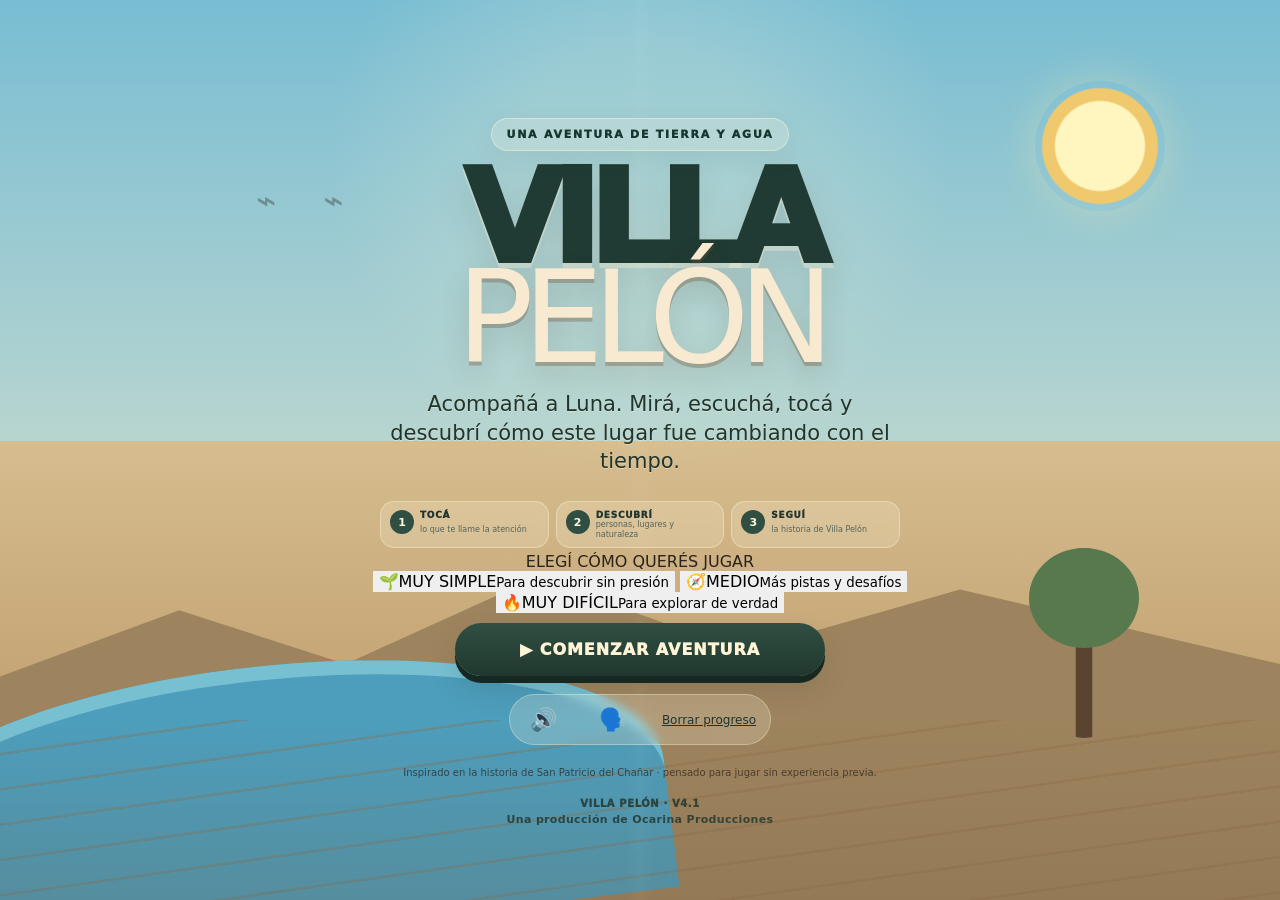
==== commit 9de53d0c: "V4.2: add simple medium hard difficulty selection" ====
--- a/index.html
+++ b/index.html
@@ -21,6 +21,12 @@
       <div><b>2</b><span>DESCUBRÍ</span><small>personas, lugares y naturaleza</small></div>
       <div><b>3</b><span>SEGUÍ</span><small>la historia de Villa Pelón</small></div>
     </div>
+    <div class="difficulty-title">ELEGÍ CÓMO QUERÉS JUGAR</div>
+    <div id="difficultyPicker" class="difficulty-picker" role="group" aria-label="Dificultad">
+      <button class="difficulty-option active" data-difficulty="easy"><b>🌱</b><span>MUY SIMPLE</span><small>Para descubrir sin presión</small></button>
+      <button class="difficulty-option" data-difficulty="medium"><b>🧭</b><span>MEDIO</span><small>Más pistas y desafíos</small></button>
+      <button class="difficulty-option" data-difficulty="hard"><b>🔥</b><span>MUY DIFÍCIL</span><small>Para explorar de verdad</small></button>
+    </div>
     <button id="startBtn" class="primary">▶ COMENZAR AVENTURA</button>
     <button id="continueBtn" class="secondary hidden">↗ CONTINUAR</button>
     <div class="home-tools">
@@ -37,7 +43,7 @@
 <header class="hud">
   <button id="menuBtn" class="hud-btn" aria-label="Volver al inicio">☰</button>
   <div class="mission">
-    <small id="missionNumber">MISIÓN 1</small>
+    <small id="missionNumber">MISIÓN 1</small><em id="difficultyBadge">MUY SIMPLE</em>
     <strong id="missionTitle">CONOCER EL TERRITORIO</strong>
     <div class="progress"><span id="progressBar"></span></div>
   </div>
--- a/src/styles.css
+++ b/src/styles.css
@@ -310,3 +310,17 @@
  .cloud{transform:scale(.7)!important}.distant-shrub{transform:scale(.7)}.fence{transform:scale(.65) rotate(-3deg);transform-origin:left bottom}.fence-b{transform:scale(.5) rotate(4deg);transform-origin:right bottom}
  .utility-pole{transform:scale(.7);transform-origin:bottom}.house-detail{transform:scale(.6)}.luna{width:90px;height:168px}
 }
+
+
+/* V4.1 — UX FAMILIAR: menos explicación, más acción */
+.how-to-play{display:grid;grid-template-columns:repeat(3,1fr);gap:7px;width:min(520px,100%);margin:12px auto 4px}
+.how-to-play>div{display:grid;grid-template-columns:24px 1fr;grid-template-rows:auto auto;column-gap:6px;text-align:left;padding:8px 9px;border:1px solid #fff8d65c;background:#fff5dc38;border-radius:14px;backdrop-filter:blur(4px)}
+.how-to-play b{grid-row:1/3;width:24px;height:24px;border-radius:50%;display:grid;place-items:center;background:#304f42;color:#fff5dc;font-size:11px}
+.how-to-play span{font-size:9px;font-weight:950;letter-spacing:.08em;color:#20352e}.how-to-play small{font-size:8px;line-height:1.2;color:#52645b}
+.game-version{position:absolute;z-index:170;left:10px;bottom:62px;padding:5px 8px;border-radius:999px;background:#fff5dccf;border:1px solid #d5bd91;color:#304238;font-size:8px;font-weight:950;letter-spacing:.1em;box-shadow:0 4px 12px #493a2b20}
+.quick-play{position:absolute;z-index:160;left:10px;bottom:10px;display:flex;gap:6px}.quick-play button{min-width:58px;height:40px;padding:0 9px;border:1px solid #d3ba8c;border-radius:13px;background:#fff5dcdf;color:#304238;font-size:10px;font-weight:950;box-shadow:0 5px 0 #b99d6d;touch-action:manipulation}.quick-play button:active{transform:translateY(4px);box-shadow:0 1px 0 #b99d6d}
+.micro-tutorial{position:fixed;inset:0;z-index:999;background:#17382fb8;display:grid;place-items:center;padding:20px;backdrop-filter:blur(4px)}
+.micro-tutorial-card{width:min(420px,100%);padding:28px 22px;border-radius:26px;background:#fff5dc;border:1px solid #d4bd91;box-shadow:0 25px 90px #0007;text-align:center}
+.tutorial-mark{display:grid;place-items:center;width:54px;height:54px;margin:0 auto 10px;border-radius:18px;background:#304f42;color:#f6d47a;font-size:28px}
+.micro-tutorial-card small{font-size:9px;letter-spacing:.15em;font-weight:950;color:#66746b}.micro-tutorial-card h2{margin:7px 0;font-size:24px;color:#20352e}.micro-tutorial-card p{margin:0 auto 18px;max-width:310px;font-size:13px;line-height:1.45;color:#5b665f}.micro-tutorial-card button{width:100%;padding:14px;border:0;border-radius:14px;background:#304f42;color:#fff5dc;font-weight:950;box-shadow:0 5px 0 #162820}
+@media(max-width:600px){.how-to-play{gap:5px}.how-to-play>div{padding:7px 5px}.how-to-play small{font-size:7px}.game-version{bottom:57px;left:7px}.quick-play{bottom:7px;left:7px}.quick-play button{min-width:54px;height:38px}.micro-tutorial-card{padding:24px 18px}.micro-tutorial-card h2{font-size:21px}}
